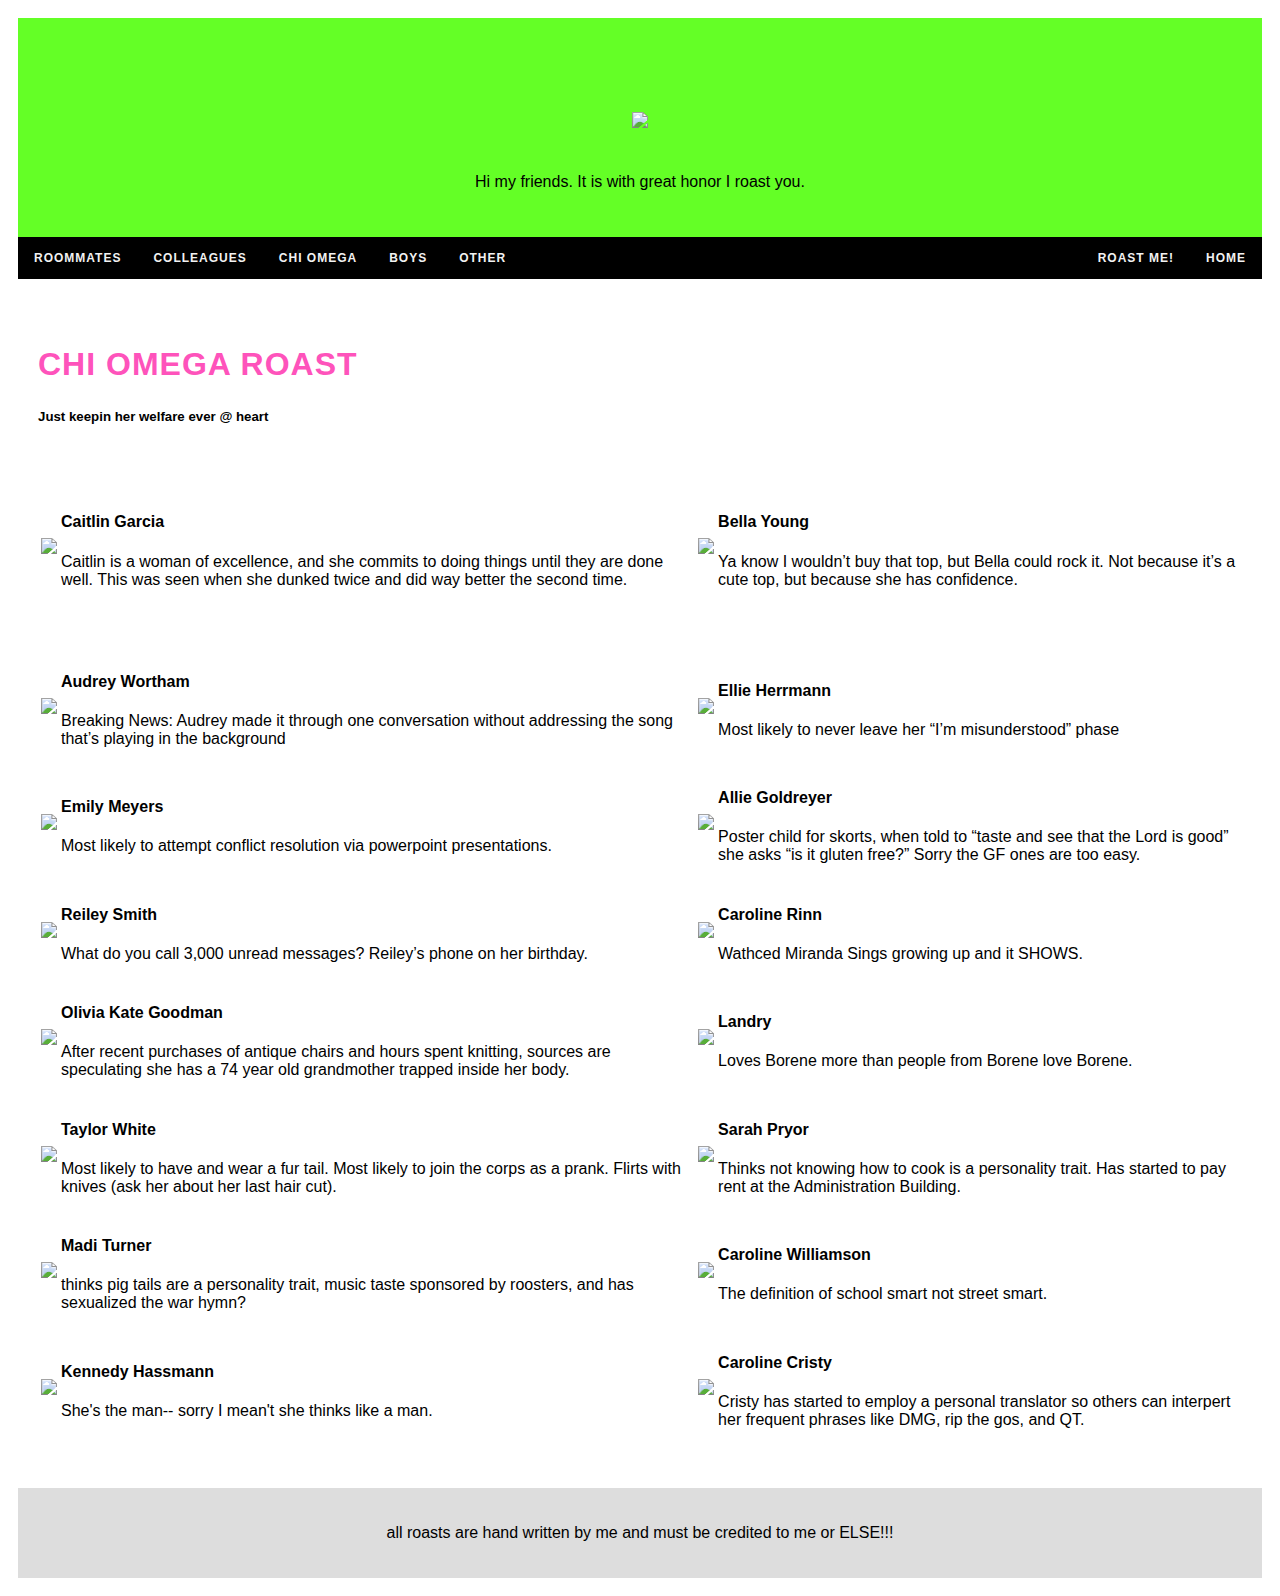
==== Chi Omega.html @ 3eaa41dd "Add files via upload" ====
<!DOCTYPE html>
<html>
<link rel="stylesheet" type=text/css href="main.css"/>
<body>

<div class="header">
   <h1><img src="logo.png"></h1>
  <p>Hi my friends. It is with great honor I roast you.</p>
</div>

<div class="topnav">
   <a href="Roommates.html">Roommates</a>
  <a href="Colleagues.html">Colleagues</a>
  <a href="Chi%20Omega.html">Chi Omega</a>
  <a href="Boys.html">Boys</a>
  <a href="Other.html">Other</a>
  <a href="index.html" style="float:right">Home</a>
  <a href="RoastMe.html" style="float:right">Roast Me!</a>
    
</div>
<div class="row">
    <div class="card">
      <h2>Chi Omega Roast</h2>
      <h5>Just keepin her welfare ever @ heart</h5>
     <table style="width:100%">
          <tr style="height:200px">
            <td><img src="Photos/S_CaitlinGar-01.png"></td>
            <td>
                <h4>Caitlin Garcia</h4>
                <p>Caitlin is a woman of excellence, and she commits to doing things until they are done well. This was seen when she dunked twice and did way better the second time.
                </p>
            </td>
            <td><img src="Photos/S_BellaYoung-01.png"> </td>
            <td>
                <h4>Bella Young</h4>
                <p>Ya know I wouldn’t buy that top, but Bella could rock it. Not because it’s a cute top, but because she has confidence.
                </p>
            </td>
          </tr>
          <tr>
            <td><img src="Photos/S_Audrey_Wortham-01.png"> </td>
            <td>
                <h4>Audrey Wortham</h4>
                <p>Breaking News: Audrey made it through one conversation without addressing the song that’s playing in the background
                </p>
            </td>
            <td><img src="Photos/S_EllieHerrmann-01.png"></td>
            <td>
                <h4>Ellie Herrmann</h4>
                <p>Most likely to never leave her “I’m misunderstood” phase
                </p>
            </td>
          </tr>
         <tr>
            <td><img src="Photos/S_EmilyMeyers-01.png"> </td>
            <td>
                <h4>Emily Meyers</h4>
                <p>Most likely to attempt conflict resolution via powerpoint presentations.  
                </p>
            </td>
            <td><img src="Photos/S_Allie_Goldreyer-01.png"> </td>
            <td>
                <h4>Allie Goldreyer</h4>
                <p>Poster child for skorts, when told to “taste and see that the Lord is good” she asks “is it gluten free?” Sorry the GF ones are too easy. 
                </p>
            </td>
          </tr>
           <tr>
            <td><img src="Photos/S_Reiley_Smith-01.png"> </td>
            <td>
                <h4>Reiley Smith</h4>
                <p>What do you call 3,000 unread messages? Reiley’s phone on her birthday.   
                </p>
            </td>
            <td><img src="Photos/S_CarolineRinn-01.png"> </td>
            <td>
                <h4>Caroline Rinn</h4>
                <p>Wathced Miranda Sings growing up and it SHOWS. 
                </p>
            </td>
          </tr>
            <tr>
            <td><img src="Photos/S_OKG-01.png"> </td>
            <td>
                <h4>Olivia Kate Goodman</h4>
                <p>After recent purchases of antique chairs and hours spent knitting, sources are speculating she has a 74 year old grandmother trapped inside her body. 
                </p>
            </td>
            <td><img src="Photos/S_Landry-01.png"></td>
            <td>
                <h4>Landry</h4>
                <p>Loves Borene more than people from Borene love Borene.
                </p>
            </td>
          </tr>
              <tr>
            <td><img src="Photos/S_White-01.png"></td>
            <td>
                <h4>Taylor White</h4>
                <p>Most likely to have and wear a fur tail. Most likely to join the corps as a prank. Flirts with knives (ask her about her last hair cut). 
                </p>
            </td>
            <td><img src="Photos/S_Sarah_Pryor-01.png"> </td>
            <td>
                <h4>Sarah Pryor</h4>
                <p>Thinks not knowing how to cook is a personality trait. Has started to pay rent at the Administration Building. 
                </p>
            </td>
          </tr>
                <tr>
            <td><img src="Photos/S_MadiTurner-01.png"></td>
            <td>
                <h4>Madi Turner</h4>
                <p>thinks pig tails are a personality trait, music taste sponsored by roosters, and has sexualized the war hymn?
                </p>
            </td>
            <td><img src="Photos/S_CaroWill-01.png"></td>
            <td>
                <h4>Caroline Williamson</h4>
                <p>The definition of school smart not street smart.
                </p>
            </td>
          </tr>
          <tr>
            <td><img src="Photos/S_KennHass-01.png"></td>
            <td>
                <h4>Kennedy Hassmann</h4>
                <p>She's the man-- sorry I mean't she thinks like a man. 
                </p>
            </td>
            <td><img src="Photos/S_Cristy-01.png"></td>
            <td>
                <h4>Caroline Cristy</h4>
                <p>Cristy has started to employ a personal translator so others can interpert her frequent phrases like DMG, rip the gos, and QT. 
                </p>
            </td>
          </tr>
        </table>
    </div>
    <div class="footer">
  <p>all roasts are hand written by me and must be credited to me or ELSE!!!</p>
</div>
---- main.css ----
* {
  box-sizing: border-box;
}

body {
  font-family: Arial;
  padding: 10px;
  background:white;
}

h2 {
    color: #FE53BB;
    text-transform: uppercase;
    font-weight: bolder;
    letter-spacing: 1px;
    font-size: 2em;
}

.header {
  padding: 30px;
  text-align: center;
  background:#64FF26;
}

.header h1 {
  font-size: 50px;
}

.topnav {
  overflow: hidden;
  background-color: black;
}

.topnav a {
  float: left;
  display: block;
  color: #f2f2f2;
  text-align: center;
  padding: 14px 16px;
  text-decoration: none;
  text-transform: uppercase;
  font-weight: bold;
  letter-spacing: 1px;
  font-size: .75em;
}

.topnav a:hover {
  background-color: #08F7FE;
  color: black;
}

.leftcolumn {   
  float: left;
  width: 75%;
}

.rightcolumn {
  float: left;
  width: 25%;
  background-color: white;
  padding-left: 20px;
  text-align: center;
}

/* Fake image */
.fakeimg {
  background-color: #aaa;
  width: 100%;
  padding: 20px;
}

.card {
  background-color: white;
  padding: 20px;
  margin-top: 20px;
}

/* Clear floats after the columns */
.row:after {
  content: "";
  display: table;
  clear: both;
}

/* Footer */
.footer {
  padding: 20px;
  text-align: center;
  background: #ddd;
  margin-top: 20px;
}

/* Responsive layout - when the screen is less than 800px wide, make the two columns stack on top of each other instead of next to each other */
@media screen and (max-width: 800px) {
  .leftcolumn, .rightcolumn {   
    width: 100%;
    padding: 0;
  }
}

/* Responsive layout - when the screen is less than 400px wide, make the navigation links stack on top of each other instead of next to each other */
@media screen and (max-width: 400px) {
  .topnav a {
    float: none;
    width: 100%;
  }
}
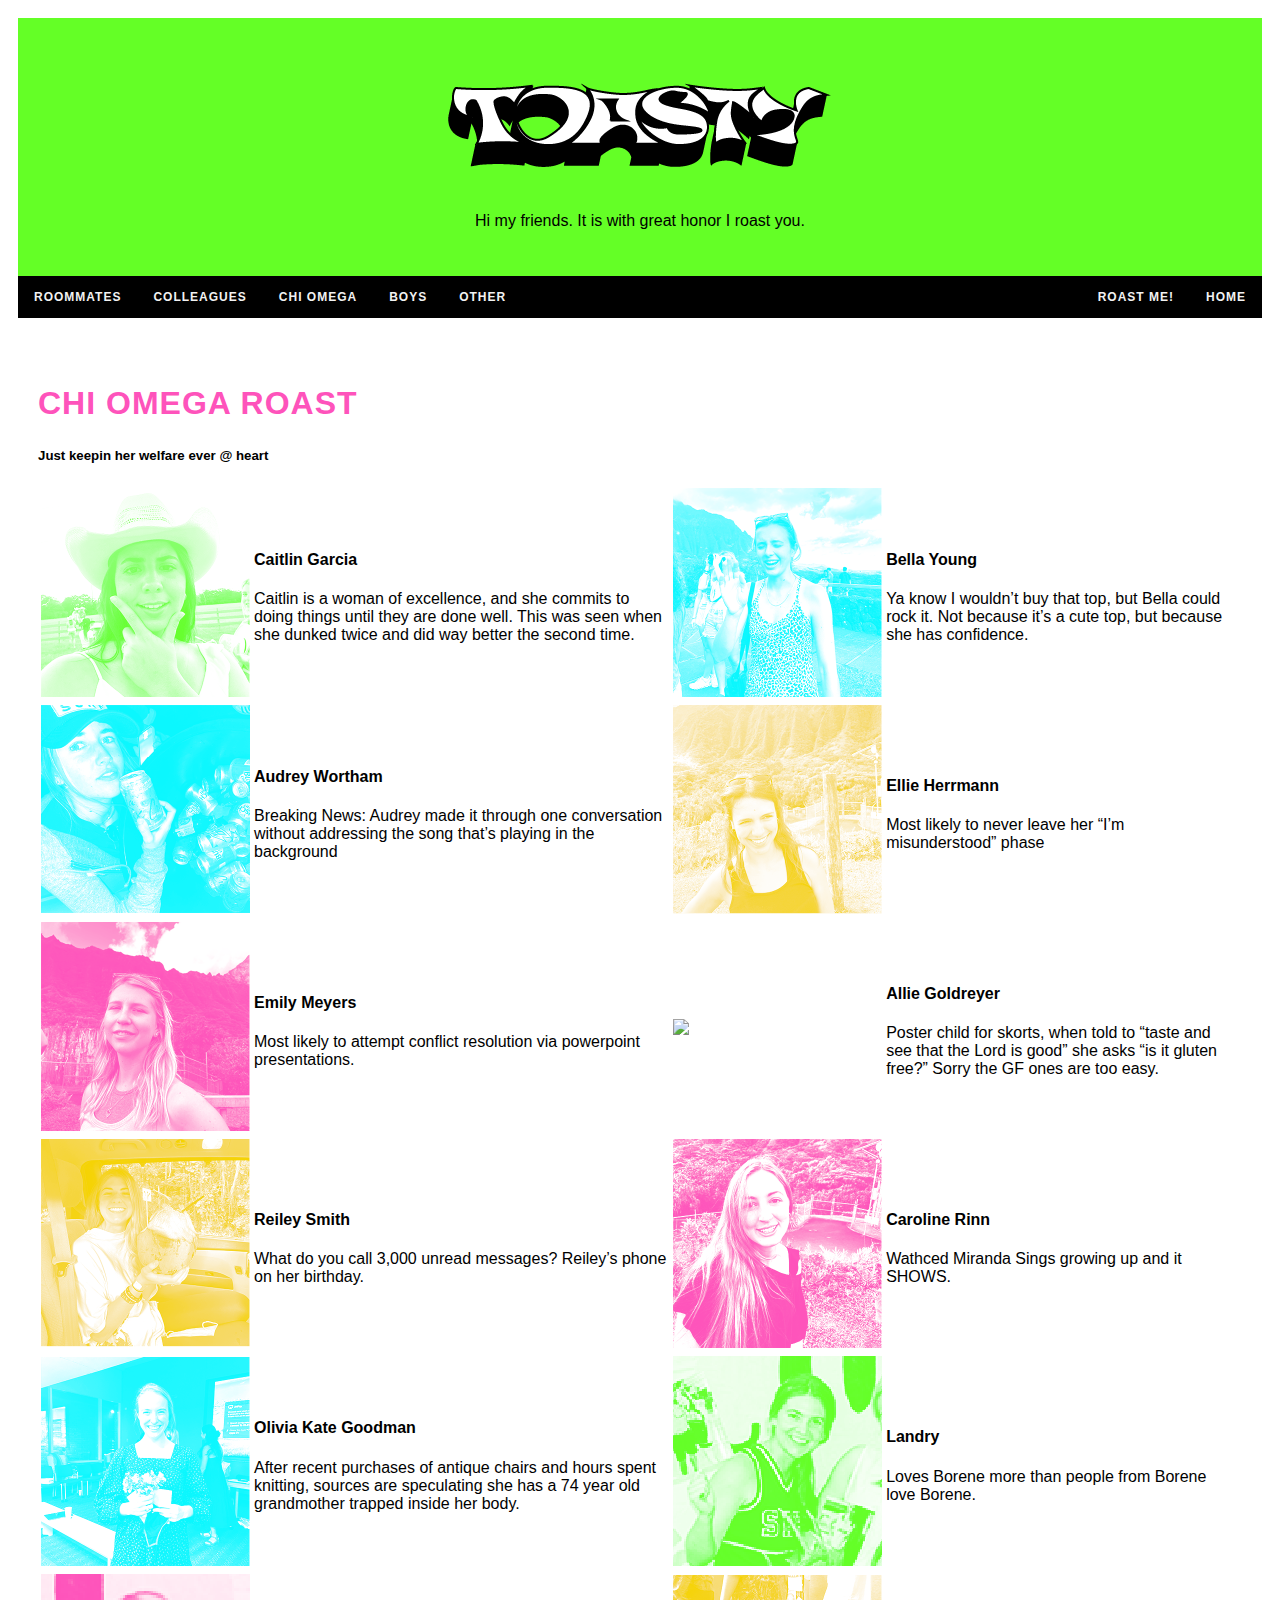
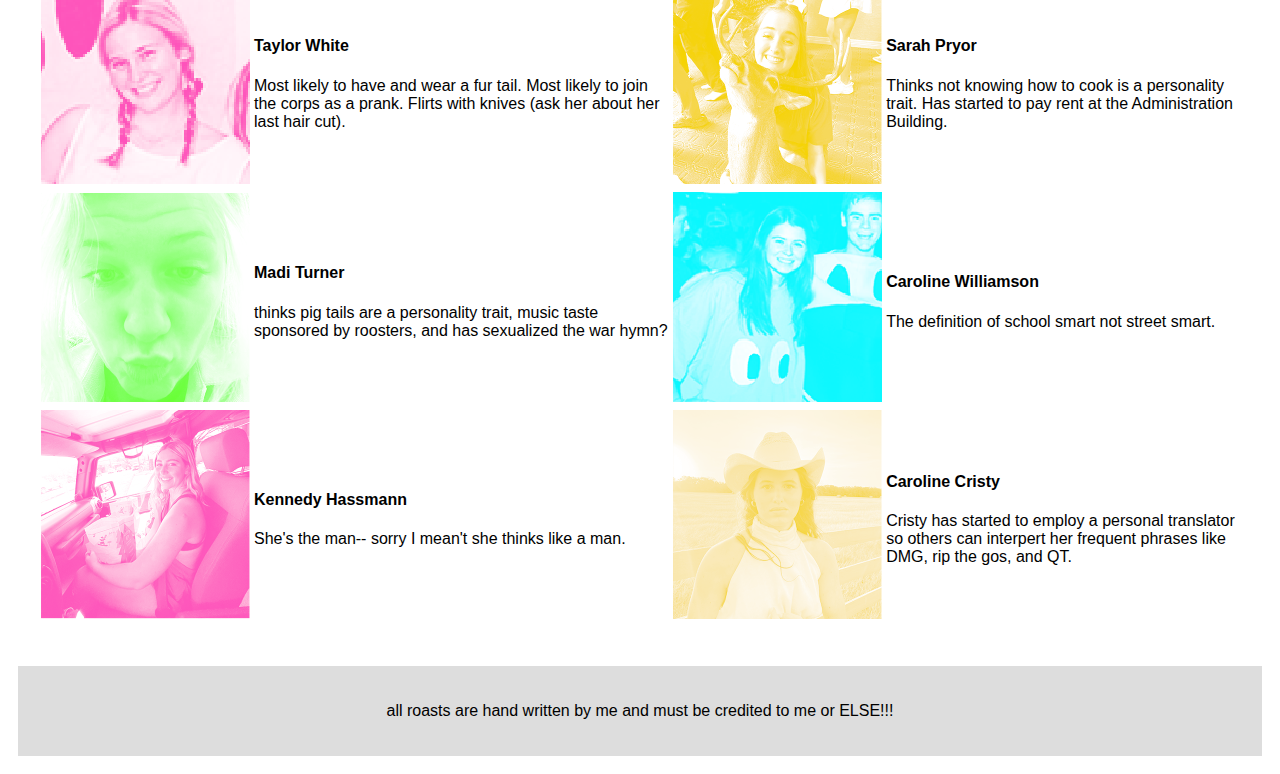
==== commit 563b62e6: "Update Chi Omega.html" ====
--- a/Chi Omega.html
+++ b/Chi Omega.html
@@ -24,13 +24,13 @@
       <h5>Just keepin her welfare ever @ heart</h5>
      <table style="width:100%">
           <tr style="height:200px">
-            <td><img src="Photos/S_CaitlinGar-01.png"></td>
+            <td><img src="S_CaitlinGar-01.png"></td>
             <td>
                 <h4>Caitlin Garcia</h4>
                 <p>Caitlin is a woman of excellence, and she commits to doing things until they are done well. This was seen when she dunked twice and did way better the second time.
                 </p>
             </td>
-            <td><img src="Photos/S_BellaYoung-01.png"> </td>
+            <td><img src="S_BellaYoung-01.png"> </td>
             <td>
                 <h4>Bella Young</h4>
                 <p>Ya know I wouldn’t buy that top, but Bella could rock it. Not because it’s a cute top, but because she has confidence.
@@ -38,13 +38,13 @@
             </td>
           </tr>
           <tr>
-            <td><img src="Photos/S_Audrey_Wortham-01.png"> </td>
+            <td><img src="S_Audrey_Wortham-01.png"> </td>
             <td>
                 <h4>Audrey Wortham</h4>
                 <p>Breaking News: Audrey made it through one conversation without addressing the song that’s playing in the background
                 </p>
             </td>
-            <td><img src="Photos/S_EllieHerrmann-01.png"></td>
+            <td><img src="S_EllieHerrmann-01.png"></td>
             <td>
                 <h4>Ellie Herrmann</h4>
                 <p>Most likely to never leave her “I’m misunderstood” phase
@@ -52,7 +52,7 @@
             </td>
           </tr>
          <tr>
-            <td><img src="Photos/S_EmilyMeyers-01.png"> </td>
+            <td><img src="S_EmilyMeyers-01.png"> </td>
             <td>
                 <h4>Emily Meyers</h4>
                 <p>Most likely to attempt conflict resolution via powerpoint presentations.  
@@ -66,13 +66,13 @@
             </td>
           </tr>
            <tr>
-            <td><img src="Photos/S_Reiley_Smith-01.png"> </td>
+            <td><img src="S_Reiley_Smith-01.png"> </td>
             <td>
                 <h4>Reiley Smith</h4>
                 <p>What do you call 3,000 unread messages? Reiley’s phone on her birthday.   
                 </p>
             </td>
-            <td><img src="Photos/S_CarolineRinn-01.png"> </td>
+            <td><img src="S_CarolineRinn-01.png"> </td>
             <td>
                 <h4>Caroline Rinn</h4>
                 <p>Wathced Miranda Sings growing up and it SHOWS. 
@@ -80,13 +80,13 @@
             </td>
           </tr>
             <tr>
-            <td><img src="Photos/S_OKG-01.png"> </td>
+            <td><img src="S_OKG-01.png"> </td>
             <td>
                 <h4>Olivia Kate Goodman</h4>
                 <p>After recent purchases of antique chairs and hours spent knitting, sources are speculating she has a 74 year old grandmother trapped inside her body. 
                 </p>
             </td>
-            <td><img src="Photos/S_Landry-01.png"></td>
+            <td><img src="S_Landry-01.png"></td>
             <td>
                 <h4>Landry</h4>
                 <p>Loves Borene more than people from Borene love Borene.
@@ -94,13 +94,13 @@
             </td>
           </tr>
               <tr>
-            <td><img src="Photos/S_White-01.png"></td>
+            <td><img src="S_White-01.png"></td>
             <td>
                 <h4>Taylor White</h4>
                 <p>Most likely to have and wear a fur tail. Most likely to join the corps as a prank. Flirts with knives (ask her about her last hair cut). 
                 </p>
             </td>
-            <td><img src="Photos/S_Sarah_Pryor-01.png"> </td>
+            <td><img src="S_Sarah_Pryor-01.png"> </td>
             <td>
                 <h4>Sarah Pryor</h4>
                 <p>Thinks not knowing how to cook is a personality trait. Has started to pay rent at the Administration Building. 
@@ -108,13 +108,13 @@
             </td>
           </tr>
                 <tr>
-            <td><img src="Photos/S_MadiTurner-01.png"></td>
+            <td><img src="S_MadiTurner-01.png"></td>
             <td>
                 <h4>Madi Turner</h4>
                 <p>thinks pig tails are a personality trait, music taste sponsored by roosters, and has sexualized the war hymn?
                 </p>
             </td>
-            <td><img src="Photos/S_CaroWill-01.png"></td>
+            <td><img src="S_CaroWill-01.png"></td>
             <td>
                 <h4>Caroline Williamson</h4>
                 <p>The definition of school smart not street smart.
@@ -122,13 +122,13 @@
             </td>
           </tr>
           <tr>
-            <td><img src="Photos/S_KennHass-01.png"></td>
+            <td><img src="S_KennHass-01.png"></td>
             <td>
                 <h4>Kennedy Hassmann</h4>
                 <p>She's the man-- sorry I mean't she thinks like a man. 
                 </p>
             </td>
-            <td><img src="Photos/S_Cristy-01.png"></td>
+            <td><img src="S_Cristy-01.png"></td>
             <td>
                 <h4>Caroline Cristy</h4>
                 <p>Cristy has started to employ a personal translator so others can interpert her frequent phrases like DMG, rip the gos, and QT. 
@@ -139,4 +139,4 @@
     </div>
     <div class="footer">
   <p>all roasts are hand written by me and must be credited to me or ELSE!!!</p>
-</div>+</div>
